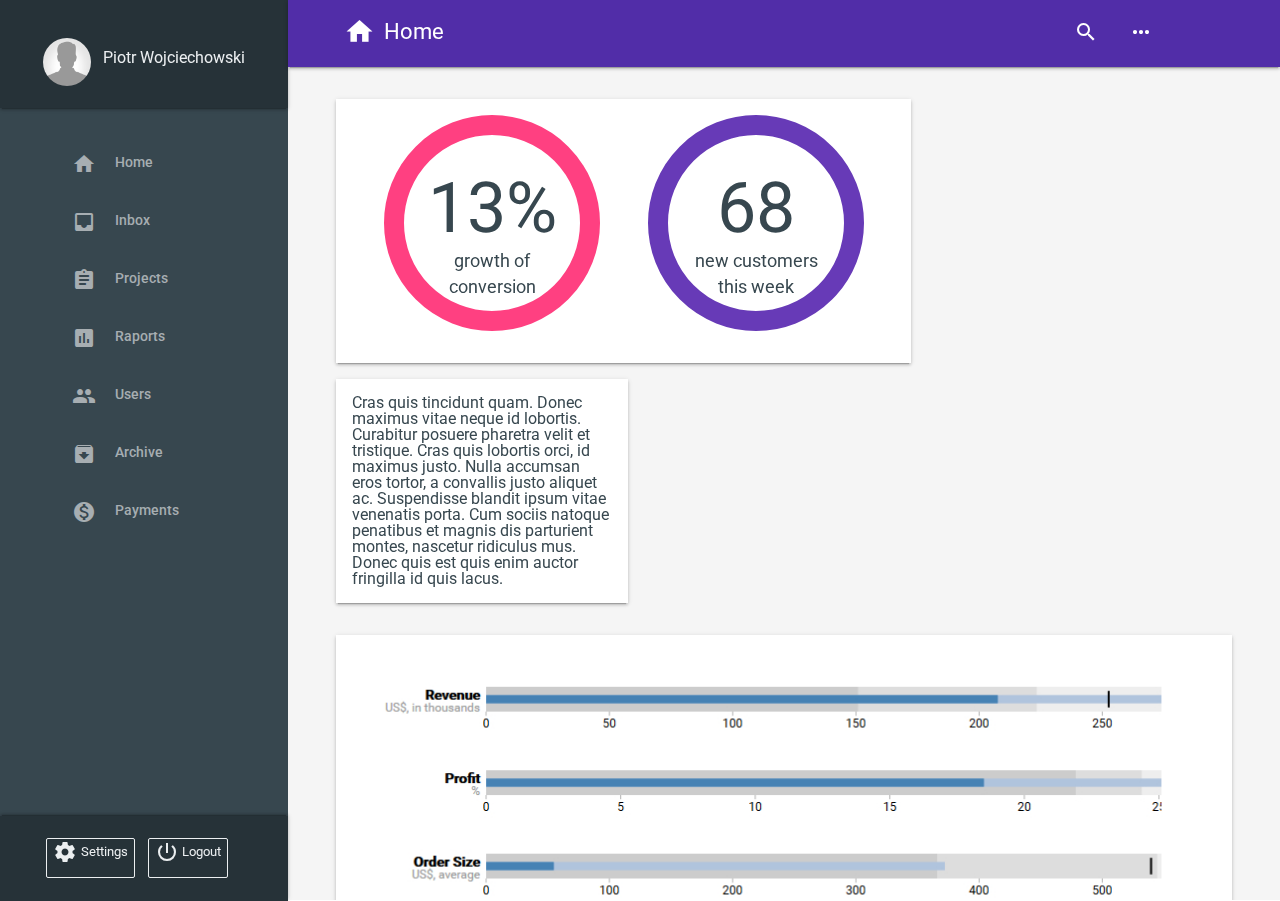
==== dashboard/index.html @ 6a4d5d1f "media query draft" ====
<!doctype html>
<html lang="en">
  <head>
    <meta charset="utf-8">
    <meta name="description" content="Connect with your customer. Now.">
    <title>Korero Dashboard</title>
    <!-- Reset CSS and fonts -->
    <link rel="stylesheet" type="text/css" href="css/reset.css">
    <link rel="stylesheet" type="text/css" href="https://fonts.googleapis.com/css?family=Roboto:400,500,300">
    <link rel="stylesheet" type="text/css" href="https://fonts.googleapis.com/icon?family=Material+Icons">
    <!-- Proper CSS for view -->
    <link rel="stylesheet" type="text/css" href="css/dashboard-style.css">
    <link rel="stylesheet" media="(max-width: 1325px)" href="css/dashboard-mobile-style.css">
  </head>
  <body>
    <div class="body-container">
      <div class="navigation-panel">
        <header class="identity-panel panel-dark-color panel-primary-text-color casting-shadow">
          <div class="identity-info">
            <img src="img/avatar.png" alt="User Avatar"/>
            <div class="user-name">
              Piotr Wojciechowski
            </div>
          </div>
        </header>
        <nav class="menu-panel panel-light-color panel-secondary-text-color">
          <ul>
            <li class="casting-shadow-onhover"><i class="material-icons">home</i> <span>Home</span></li>
            <li class="casting-shadow-onhover"><i class="material-icons">inbox</i> <span>Inbox</span></li>
            <li class="casting-shadow-onhover"><i class="material-icons">assignment</i> <span>Projects</span></li>
            <li class="casting-shadow-onhover"><i class="material-icons">assessment</i> <span>Raports</span></li>
            <li class="casting-shadow-onhover"><i class="material-icons">people</i> <span>Users</span></li>
            <li class="casting-shadow-onhover"><i class="material-icons">archive</i> <span>Archive</span></li>
            <li class="casting-shadow-onhover"><i class="material-icons">monetization_on</i> <span>Payments</span></li>
          </ul>
        </nav>
        <footer class="identity-footer panel-dark-color panel-primary-text-color casting-shadow-above">
          <div class="identity-actions">
            <button class="button-secondary panel-primary-text-color">
              <i class="material-icons">settings</i> <span>Settings</span>
            </button>
            <button class="button-secondary panel-primary-text-color">
              <i class="material-icons">power_settings_new</i> <span>Logout</span>
            </button>
          </div>
        </footer>
      </div>
      <div class="main-content">
        <div class="header-container dark-primary-color text-primary-color casting-shadow">
          <header> <i class="material-icons header-icons">home</i><span>Home</span></header>
          <div class="options-icon">
            <label class="color-ease-out casting-shadow-onhover"><i class="material-icons">search</i></label>
            <label class="color-ease-out casting-shadow-onhover"><i class="material-icons">more_horiz</i></label>
            <label class="color-ease-out casting-shadow-onhover" id="menu-icon"><i class="material-icons">menu</i></label>
          </div>
        </div>
        <div class="content-container content-contener-background">
          <div>
            <article>
              <section>
                <div class="row">
                  <div class="grid-cell horizontal-two casting-shadow casting-shadow-onhover">
                    <div class="content-gallery">
                      <svg class="stats-square stats-border-accent"  viewbox="0 0 1 1">
                      <text x="0.5" y="0.45" font-family="Roboto" font-size="0.4" fill="#37474F" text-anchor="middle" dy="0.1">13%</text>
                      <text x="0.5" y="0.65" font-family="Roboto" font-size="0.1" fill="#37474F" text-anchor="middle" dy="0.1">growth of</text>
                      <text x="0.5" y="0.8" font-family="Roboto" font-size="0.1" fill="#37474F" text-anchor="middle" dy="0.1">conversion</text>
                      </svg>

                      <svg class="stats-square stats-border-default" viewbox="0 0 1 1">
                      <text x="0.5" y="0.45" font-family="Roboto" font-size="0.4" fill="#37474F" text-anchor="middle" dy="0.1">68</text>
                      <text x="0.5" y="0.65" font-family="Roboto" font-size="0.1" fill="#37474F" text-anchor="middle" dy="0.1">new customers</text>
                      <text x="0.5" y="0.8" font-family="Roboto" font-size="0.1" fill="#37474F" text-anchor="middle" dy="0.1">this week</text>
                      </svg>
                    </div>
                  </div>

                  <div class="grid-cell horizontal-one casting-shadow casting-shadow-onhover">
                    Cras quis tincidunt quam. Donec maximus vitae neque id lobortis. Curabitur posuere pharetra velit et tristique. Cras quis lobortis orci, id maximus justo. Nulla accumsan eros tortor, a convallis justo aliquet ac. Suspendisse blandit ipsum vitae venenatis porta. Cum sociis natoque penatibus et magnis dis parturient montes, nascetur ridiculus mus. Donec quis est quis enim auctor fringilla id quis lacus.
                  </div>
                </div>

                <div class="row">
                  <div class="grid-cell horizontal-three casting-shadow casting-shadow-onhover">
                    <img src="img/graph1.jpg" />
                  </div>
                </div>

                <div class="row">
                  <div class="grid-cell horizontal-three casting-shadow casting-shadow-onhover">
                    Cras quis tincidunt quam. Donec maximus vitae neque id lobortis. Curabitur posuere pharetra velit et tristique. Cras quis lobortis orci, id maximus justo. Nulla accumsan eros tortor, a convallis justo aliquet ac. Suspendisse blandit ipsum vitae venenatis porta. Cum sociis natoque penatibus et magnis dis parturient montes, nascetur ridiculus mus. Donec quis est quis enim auctor fringilla id quis lacus.
                  </div>
                </div>

                <div class="row row-pull-right">
                  <div class="grid-cell horizontal-two casting-shadow casting-shadow-onhover">
                    Cras quis tincidunt quam. Donec maximus vitae neque id lobortis. Curabitur posuere pharetra velit et tristique. Cras quis lobortis orci, id maximus justo. Nulla accumsan eros tortor, a convallis justo aliquet ac. Suspendisse blandit ipsum vitae venenatis porta. Cum sociis natoque penatibus et magnis dis parturient montes, nascetur ridiculus mus. Donec quis est quis enim auctor fringilla id quis lacus.
                  </div>
                </div>
                <p>
                  Vivamus dolor nunc, placerat a tortor non, auctor aliquam enim. Pellentesque placerat ullamcorper est, vel vulputate erat dictum tempor. Duis vulputate quis risus at finibus. Quisque quis justo vehicula, pharetra sapien venenatis, pulvinar augue. Cras pharetra leo id sem scelerisque cursus. Interdum et malesuada fames ac ante ipsum primis in faucibus. Maecenas interdum nulla a sagittis blandit. Etiam leo elit, varius in mollis sed, mattis et eros. Nam egestas mattis pellentesque. Etiam varius id nulla vitae tincidunt. Phasellus in nisi ac nisi blandit pharetra sed molestie metus.
                </p>
                <p>
                  Cras quis tincidunt quam. Donec maximus vitae neque id lobortis. Curabitur posuere pharetra velit et tristique. Cras quis lobortis orci, id maximus justo. Nulla accumsan eros tortor, a convallis justo aliquet ac. Suspendisse blandit ipsum vitae venenatis porta. Cum sociis natoque penatibus et magnis dis parturient montes, nascetur ridiculus mus. Donec quis est quis enim auctor fringilla id quis lacus.
                </p>
                <p>
                  Vivamus dolor nunc, placerat a tortor non, auctor aliquam enim. Pellentesque placerat ullamcorper est, vel vulputate erat dictum tempor. Duis vulputate quis risus at finibus. Quisque quis justo vehicula, pharetra sapien venenatis, pulvinar augue. Cras pharetra leo id sem scelerisque cursus. Interdum et malesuada fames ac ante ipsum primis in faucibus. Maecenas interdum nulla a sagittis blandit. Etiam leo elit, varius in mollis sed, mattis et eros. Nam egestas mattis pellentesque. Etiam varius id nulla vitae tincidunt. Phasellus in nisi ac nisi blandit pharetra sed molestie metus.
                </p>
              </section>
            </article>
          </div>
        </div>
      </div>
    </div>
  </body>
</html>
---- dashboard/css/dashboard-style.css ----
/* SECTIONS:
- Colors;
- Body;
- Buttons;
- Navigation:
--- Identity and Actions;
--- Menu Index;
- Content;
- Grid;
- Effects;
*/

/* Colors */
.dark-primary-color    { background: #512DA8; }
.default-primary-color { background: #673AB7; }
.light-primary-color   { background: #D1C4E9; }
.text-primary-color    { color: #FFFFFF; }
.accent-color          { background: #FF4081; }
.primary-text-color    { color: #212121; }
.secondary-text-color  { color: #757575; }
.divider-color         { border-color: #B6B6B6; }
.panel-dark-color      { background: #263238; }
.panel-light-color     { background: #37474f; }
.panel-primary-text-color { color: #eceff1; }
.panel-secondary-text-color { color: rgba(255, 255, 255, 0.56); }
.content-contener-background { background: #F5F5F5; }
/* .panel-secondary-text-color { color: #D1C4E9; }*/

/* Body */
body, button {
  font-family: "Roboto", sans-serif;
  overflow-x: hidden;
}

.body-container {
  display: flex;
  flex-direction: row;
  width: 100vw;
  justify-content: flex-start;
  flex-wrap: nowrap;
}

/* Buttons */
.button-secondary {
  display: flex;
  flex-flow: row;
  flex-wrap: nowrap;
  justify-content: center;

  height: 3em;
  background-color: transparent;
  box-sizing: border-box;
  border: 1px #eceff1 solid; /* .panel-primary-text-color */
  border-radius: 2px;
  text-align: center;
}

.button-secondary:hover{
  background: #673AB7; /*.accent-color*/
}

.button-secondary>i {
  display: inline-flex;
  float: left;
}
.button-secondary>span {
  display: inline-flex;
  float: left;
  margin-top: 0.25em;
  margin-left: 0.25em;
}


/* Navigation */
.navigation-panel {
  display: flex;
  flex-direction: column;
  justify-content: center;
  height: 100vh;
  min-width: 16em;
  max-width: 18em;
  width: 23%;
}

/* Navigation: Identity and Actions */
.identity-panel,
.identity-footer {
  display: flex;
  flex-direction: column;
  justify-content: center;
}

.identity-panel {
  padding-top: 1.4em;
  padding-bottom: 1.4em;
}

.identity-info  {
  display: flex;
  flex-direction: row;
  justify-content: center;
  margin-top: 1em;
}

.identity-info>img {
  border-radius: 100%;
  border: 0;
  width: 3em;
  height: 3em;
}

.identity-info>div {
  margin-top: 0.75em;
  margin-left: 0.75em;
  height: 1em;
}

.identity-footer {
  padding-top: 1.4em;
  padding-bottom: 1.4em;
}

.identity-actions{
  display: flex;
  flex-direction: row;
  justify-content: center;
  width: 100%;
}

.identity-actions>button{
  margin-right: 1em;
}

#menu-icon {
  visibility: collapse;
}

/* Navigation: Menu index */
.menu-panel {
  display: flex;
  flex-direction: row;
  justify-content: center;
  min-height: calc(100vh - 12em);
}

.menu-panel>ul {
  width: 100%;
  font-size: 0.85em;
  font-weight: 500;
  list-style-type: none;
  margin-top: 2em;
  margin-bottom: 2em;
  overflow-y: auto;
}

.menu-panel li {
  padding-top: 1.25em;
  padding-bottom: 1.25em;
  padding-left: 25%;
  display: flex;
  flex-flow: row;
  flex-wrap: nowrap;
  justify-content: flex-start;
}

.menu-panel li>i {
  display: inline-flex;
  float: left;
}
.menu-panel li>span {
  display: inline-flex;
  float: left;
  margin-top: 0.25em;
  margin-left: 1.4em;
}

.menu-panel li:hover {
  background: #D1C4E9; /* .light-primary-color */
  color: #37474f; /* .panel-light-color */
}

/* Content */
.main-content {
  display: flex;
  flex-direction: column;
  justify-content: flex-start;

  max-width: calc(100vw - 14em);
  width: calc(100vw - 22% + 0.7em);
  max-height: 100vh;
  height: 100vh;
}

.header-container {
  display: flex;
  flex-direction: row;
  justify-content: space-between;
  height: 4.2em;
  width: 100%;
}

.header-container>header  {
  font-size: 1.4em;
  text-transform: capitalize;
  padding-top: 0.7em;
  padding-bottom: 1.1em;
}

.header-container>div {
  font-size: 1.4em;
  padding-top: 0.7em;
  padding-bottom: 0.8em;
}

.header-container>header {
  display: flex;
  flex-flow: row;
  flex-wrap: nowrap;
  justify-content: center;
  height: 3em;
  margin-left: 2.5em;
  text-align: center;
}

.header-container span {
  display: inline-flex;
  float: left;
  margin-top: 0.2em;
  margin-left: 0.4em;
}

.header-icons{
  font-size: 1.4em;
  display: inline-flex;
  float: left;
}

.header-container>.options-icon {
  display: flex;
  flex-direction: row;
  margin-right: 3em;
}

.options-icon>label{
  padding: 0.2em;
  display: flex;
  margin-left: 1em;
}

.options-icon>label:hover {
  color: #D1C4E9; /* .light-primary-color */
  border-radius: 100%;
}

.main-content>.content-container {
  display: flex;
  flex-direction: column;
  justify-content: flex-start;
  width: 100%;
  min-height: calc(100vh - 12em);
  max-height: 100%;
  overflow-y: auto;
}

.content-container>div,
.content-container>article {
  padding: 2em;
}

.content-container p[title="abstract"]{
  font-weight: 500;
  padding-bottom: 1em;
}

.content-container p{
  padding-top: 0.5em;
}

/* Grid */
.row {
  display: flex;
  flex-direction: row;
  flex-wrap: wrap;
  width: 100%;
  margin-bottom: 1em;
}

.row-pull-right {
  justify-content: flex-end;
}

.row-center {
  justify-content: center;
}

.grid-cell {
  display: flex;
  flex-direction: column;
  justify-content: center;
  background-color: #ffffff;
  color: #37474f; /* panel-light-color */
  box-sizing: border-box;
  padding: 1em;
  min-height: 10em;
  margin-left: 1em;
  margin-right: 1em;
  margin-bottom: 1em;
  clear: both;
}

.grid-cell>img {
  width: 100%;
  height: auto;
}

.horizontal-three {
  width: 100%;
  min-width: 25em;
}

.horizontal-two {
  width: 62%;
  min-width: 23em;
}

.horizontal-one {
  width: calc(31% + 4px);
  min-width: 17em;
}

.content-gallery {
  display: flex;
  flex-direction: row;
  justify-content: center;
  flex-wrap: wrap;
  width:auto;
}

.stats-square {
  margin-left: 1.5em;
  margin-right: 1.5em;
  margin-bottom: 1em;
  box-sizing: border-box;
  width: 13.5em;
  height: 13.5em;
  border-radius: 100%;
}

.stats-border-accent {
  border: 1.3em #FF4081 solid;
}

.stats-border-default {
  border: 1.3em #673AB7 solid;
}


/* Effects */
.casting-shadow {
  z-index: 3;
  box-shadow: 0 2px 3px 0 rgba(0,0,0,.16),0 3px 1px -2px rgba(0,0,0,.2),0 1px 5px 0 rgba(0,0,0,.12);
}

.casting-shadow-above {
  z-index: 3;
  box-shadow: 0 -2px 3px 0 rgba(0,0,0,.16),0 -3px 1px -2px rgba(0,0,0,.2),0 -1px 5px 0 rgba(0,0,0,.12);
}

.casting-shadow-onhover {
  z-index: 3;
}

.casting-shadow-onhover:hover{
  box-shadow: 0 2px 3px 0 rgba(0,0,0,.28),0 3px 1px -2px rgba(0,0,0,.32),0 1px 5px 0 rgba(0,0,0,.24);
  transition-duration: .15s;
  transition-timing-function: cubic-bezier(.4,0,.2,1);
  transition-property: max-height,box-shadow;
}

.color-ease-out {
-webkit-transition: color 1s ease-out;
-moz-transition:    color 1s ease-out;
-ms-transition:     color 1s ease-out;
-o-transition:      color 1s ease-out;
transition:         color 1s ease-out
}
---- dashboard/css/dashboard-mobile-style.css ----
@media (max-width: 960px) {
  #menu-icon {
    visibility: visible;
  }
  .navigation-panel {
    visibility: collapse;
  }

}

.horizontal-three {
  width: 100%;
  min-width: 25em;
}

.horizontal-two {
  width: 62%;
  min-width: 23em;
}

.horizontal-one {
  width: calc(31% + 4px);
  min-width: 17em;
}
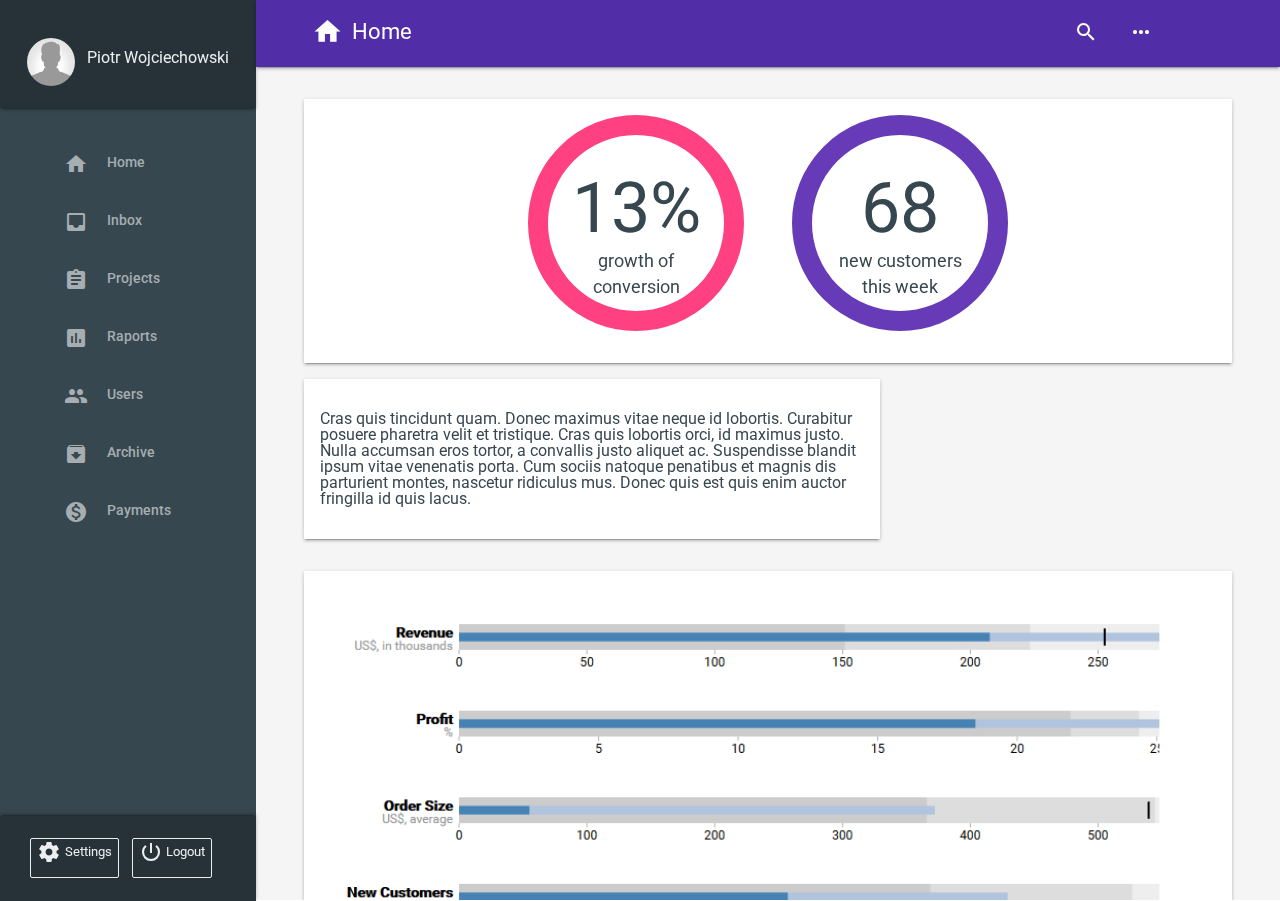
==== commit 4c8df274: "better visibility" ====
--- a/dashboard/index.html
+++ b/dashboard/index.html
@@ -10,7 +10,8 @@
     <link rel="stylesheet" type="text/css" href="https://fonts.googleapis.com/icon?family=Material+Icons">
     <!-- Proper CSS for view -->
     <link rel="stylesheet" type="text/css" href="css/dashboard-style.css">
-    <link rel="stylesheet" media="(max-width: 1325px)" href="css/dashboard-mobile-style.css">
+    <link rel="stylesheet" media="(max-width: 1325px)" href="css/dashboard-horiz-mobile-style.css">
+    <link rel="stylesheet" media="(max-height: 460px)" href="css/dashboard-vert-mobile-style.css">
   </head>
   <body>
     <div class="body-container">
@@ -32,6 +33,8 @@
             <li class="casting-shadow-onhover"><i class="material-icons">people</i> <span>Users</span></li>
             <li class="casting-shadow-onhover"><i class="material-icons">archive</i> <span>Archive</span></li>
             <li class="casting-shadow-onhover"><i class="material-icons">monetization_on</i> <span>Payments</span></li>
+            <li class="hidden-menu-pos casting-shadow-onhover"><i class="material-icons">settings</i> <span>Settings</span></li>
+            <li class="hidden-menu-pos casting-shadow-onhover"><i class="material-icons">power_settings_new</i> <span>Logout</span></li>
           </ul>
         </nav>
         <footer class="identity-footer panel-dark-color panel-primary-text-color casting-shadow-above">
--- a/dashboard/css/dashboard-style.css
+++ b/dashboard/css/dashboard-style.css
@@ -163,6 +163,11 @@
   justify-content: flex-start;
 }
 
+.menu-panel li.hidden-menu-pos {
+  visibility: hidden;
+  display: none;
+}
+
 .menu-panel li>i {
   display: inline-flex;
   float: left;
@@ -184,9 +189,7 @@
   display: flex;
   flex-direction: column;
   justify-content: flex-start;
-
-  max-width: calc(100vw - 14em);
-  width: calc(100vw - 22% + 0.7em);
+  width:100%;
   max-height: 100vh;
   height: 100vh;
 }
--- a/dashboard/css/dashboard-horiz-mobile-style.css
+++ b/dashboard/css/dashboard-horiz-mobile-style.css
@@ -0,0 +1,87 @@
+@media (max-width: 1325px) {
+    .horizontal-three {
+        width: 100%;
+        min-width: 25em;
+    }
+
+    .horizontal-two {
+        width: 100%;
+        min-width: 20em;
+    }
+
+    .horizontal-one {
+        width: 60%;
+        min-width: 17em;
+    }
+}
+
+@media (max-width: 960px) {
+    #menu-icon {
+        visibility: visible;
+    }
+
+    .navigation-panel {
+        visibility: collapse;
+        display: none;
+    }
+
+    .content-container {
+        max-width: 100vw;
+        width: 100vw;
+    }
+
+    .content-container > div {
+        padding-left: 0.5em;
+        padding-right: 0.5em;
+        margin-left: auto;
+        margin-right: auto;
+    }
+
+    .horizontal-three {
+        width: 100%;
+    }
+
+    .horizontal-two {
+        width: 100%;
+    }
+
+    .horizontal-one {
+        width: 80%;
+        min-width: 10em;
+    }
+
+    .grid-cell {
+        margin-left: 0.2em;
+        margin-right: 0.2em;
+        padding-left: 0.2em;
+        padding-right: 0.2em;
+    }
+
+    .main-content {
+        width: 100%;
+        max-width: 100%;
+    }
+}
+
+@media (max-width: 575px) {
+  .horizontal-three {
+    min-width: 100%;
+    width: 100%;
+  }
+
+  .horizontal-two {
+    min-width: 100%;
+    width: 100%;
+  }
+
+  .horizontal-one {
+    min-width: 100%;
+    width: 100%;
+  }
+}
+
+@media (max-width: 400px) {
+  .header-container > header{
+    margin-left: 1em;
+  }
+}
--- a/dashboard/css/dashboard-vert-mobile-style.css
+++ b/dashboard/css/dashboard-vert-mobile-style.css
@@ -0,0 +1,18 @@
+@media (max-height: 460px) {
+  .identity-panel {
+    padding-top: 0.7em;
+    padding-bottom: 0.7em;
+  }
+  .identity-panel>div {
+    margin-top: 0;
+  }
+  .identity-footer {
+    visibility: hidden;
+    display: none;
+  }
+
+  .menu-panel li.hidden-menu-pos {
+    visibility: visible;;
+    display: flex;
+  }
+}
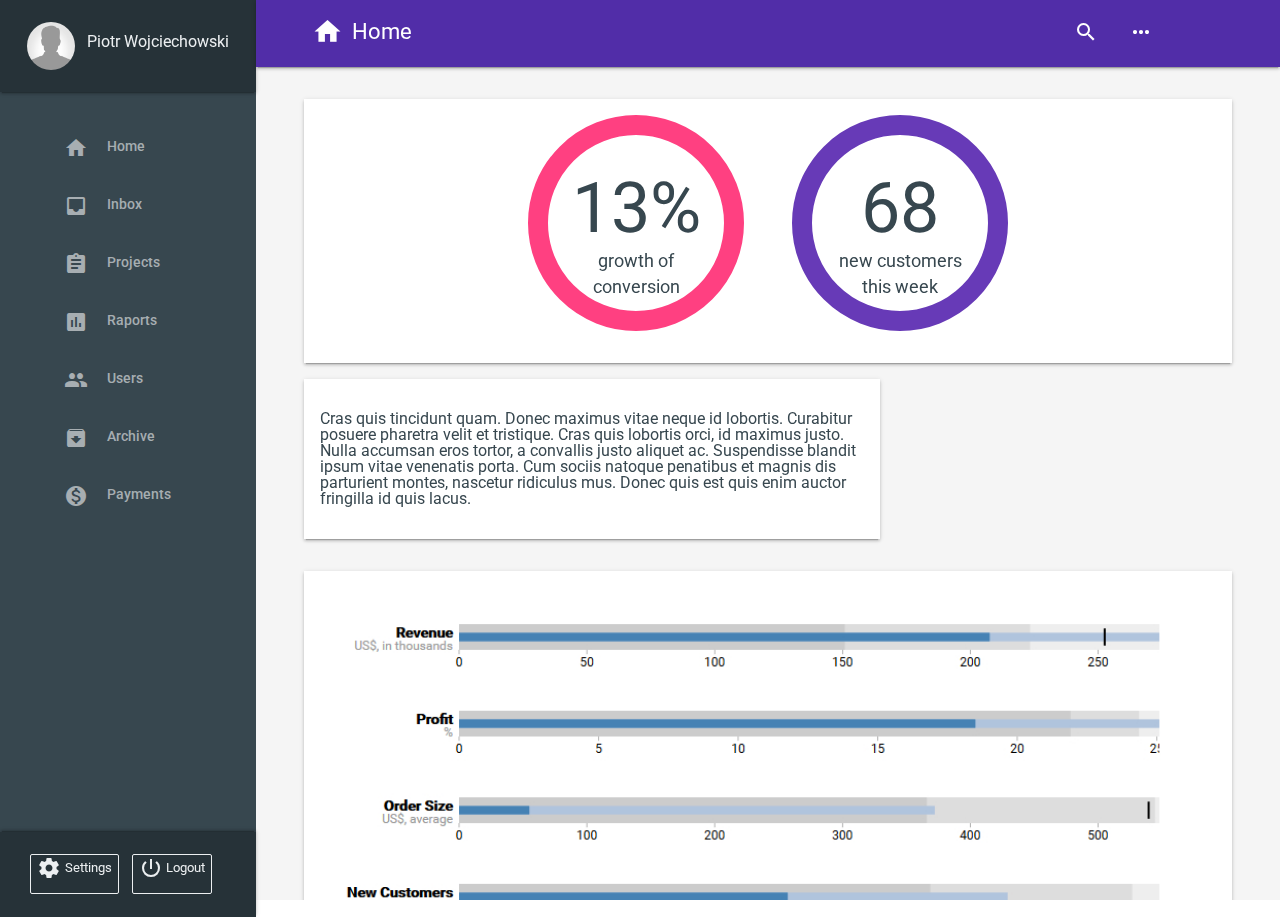
==== commit 6c921aae: "minor quick fixes for mobile" ====
--- a/dashboard/index.html
+++ b/dashboard/index.html
@@ -3,6 +3,7 @@
   <head>
     <meta charset="utf-8">
     <meta name="description" content="Connect with your customer. Now.">
+    <meta name="viewport" content="width=device-width, height=device-height, initial-scale=1.0, ">
     <title>Korero Dashboard</title>
     <!-- Reset CSS and fonts -->
     <link rel="stylesheet" type="text/css" href="css/reset.css">
@@ -12,6 +13,9 @@
     <link rel="stylesheet" type="text/css" href="css/dashboard-style.css">
     <link rel="stylesheet" media="(max-width: 1325px)" href="css/dashboard-horiz-mobile-style.css">
     <link rel="stylesheet" media="(max-height: 460px)" href="css/dashboard-vert-mobile-style.css">
+    <!-- JS -->
+    <script type="text/javascript" src="../lib/jquery-1.12.4.min.js"></script>
+    <script type="text/javascript" src="js/resizer.js"></script>
   </head>
   <body>
     <div class="body-container">
@@ -21,6 +25,12 @@
             <img src="img/avatar.png" alt="User Avatar"/>
             <div class="user-name">
               Piotr Wojciechowski
+            </div>
+          </div>
+          <div id="menu-hide" class="hide-menu-section">
+            <i class="material-icons">arrow_back</i>
+            <div class="user-name">
+              Hide menu
             </div>
           </div>
         </header>
--- a/dashboard/css/dashboard-style.css
+++ b/dashboard/css/dashboard-style.css
@@ -8,6 +8,7 @@
 - Content;
 - Grid;
 - Effects;
+- Actions;
 */
 
 /* Colors */
@@ -95,7 +96,8 @@
   padding-bottom: 1.4em;
 }
 
-.identity-info  {
+.identity-info,
+#menu-hide  {
   display: flex;
   flex-direction: row;
   justify-content: center;
@@ -109,12 +111,24 @@
   height: 3em;
 }
 
-.identity-info>div {
+.identity-info>div{
   margin-top: 0.75em;
   margin-left: 0.75em;
   height: 1em;
 }
 
+#menu-hide>i {
+  display: inline-flex;
+  float: left;
+}
+#menu-hide>div {
+  display: inline-flex;
+  float: left;
+  margin-top: 0.25em;
+  margin-left: 0.75em;
+  height: 1em;
+}
+
 .identity-footer {
   padding-top: 1.4em;
   padding-bottom: 1.4em;
@@ -140,7 +154,7 @@
   display: flex;
   flex-direction: row;
   justify-content: center;
-  min-height: calc(100vh - 12em);
+  min-height: calc(100vh - 10em);
 }
 
 .menu-panel>ul {
@@ -387,3 +401,9 @@
 -o-transition:      color 1s ease-out;
 transition:         color 1s ease-out
 }
+
+/* Actions */
+#menu-hide.hide-menu-section {
+  visibility: hidden;
+  display:none;
+}
--- a/dashboard/css/dashboard-horiz-mobile-style.css
+++ b/dashboard/css/dashboard-horiz-mobile-style.css
@@ -26,8 +26,8 @@
     }
 
     .content-container {
-        max-width: 100vw;
-        width: 100vw;
+        max-width: 100%;
+        width: 100%;
     }
 
     .content-container > div {
--- a/dashboard/css/dashboard-vert-mobile-style.css
+++ b/dashboard/css/dashboard-vert-mobile-style.css
@@ -1,9 +1,17 @@
+/* @media (max-height: 700px) {
+  .menu-panel {
+    min-height: calc(100vh - 10em);
+  }
+}*/
+
 @media (max-height: 460px) {
-  .identity-panel {
-    padding-top: 0.7em;
-    padding-bottom: 0.7em;
+  .identity-panel,
+  #menu-hide {
+    padding-top: 0.5em;
+    padding-bottom: 1.2em;
   }
-  .identity-panel>div {
+  .identity-panel>div,
+  #menu-hide>div {
     margin-top: 0;
   }
   .identity-footer {
@@ -12,7 +20,7 @@
   }
 
   .menu-panel li.hidden-menu-pos {
-    visibility: visible;;
+    visibility: visible;
     display: flex;
   }
 }
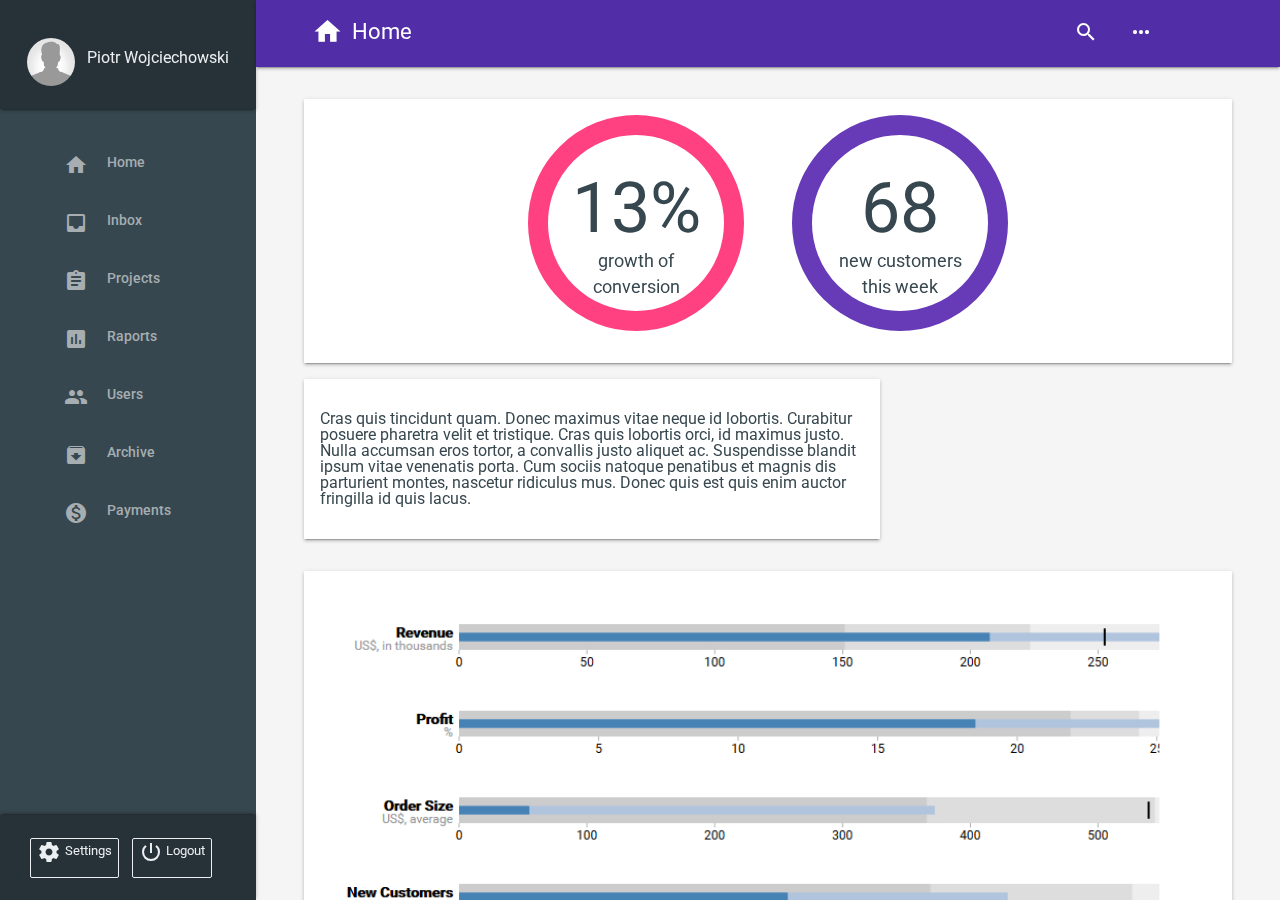
==== commit 56b2d995: "minor fix" ====
--- a/dashboard/index.html
+++ b/dashboard/index.html
@@ -12,7 +12,7 @@
     <!-- Proper CSS for view -->
     <link rel="stylesheet" type="text/css" href="css/dashboard-style.css">
     <link rel="stylesheet" media="(max-width: 1325px)" href="css/dashboard-horiz-mobile-style.css">
-    <link rel="stylesheet" media="(max-height: 460px)" href="css/dashboard-vert-mobile-style.css">
+    <link rel="stylesheet" media="(max-height: 700px)" href="css/dashboard-vert-mobile-style.css">
     <!-- JS -->
     <script type="text/javascript" src="../lib/jquery-1.12.4.min.js"></script>
     <script type="text/javascript" src="js/resizer.js"></script>
--- a/dashboard/css/dashboard-style.css
+++ b/dashboard/css/dashboard-style.css
@@ -154,7 +154,7 @@
   display: flex;
   flex-direction: row;
   justify-content: center;
-  min-height: calc(100vh - 10em);
+  height: 100%;
 }
 
 .menu-panel>ul {
--- a/dashboard/css/dashboard-vert-mobile-style.css
+++ b/dashboard/css/dashboard-vert-mobile-style.css
@@ -1,8 +1,9 @@
-/* @media (max-height: 700px) {
+@media (max-height: 700px) {
   .menu-panel {
     min-height: calc(100vh - 10em);
+    height: auto;
   }
-}*/
+}
 
 @media (max-height: 460px) {
   .identity-panel,
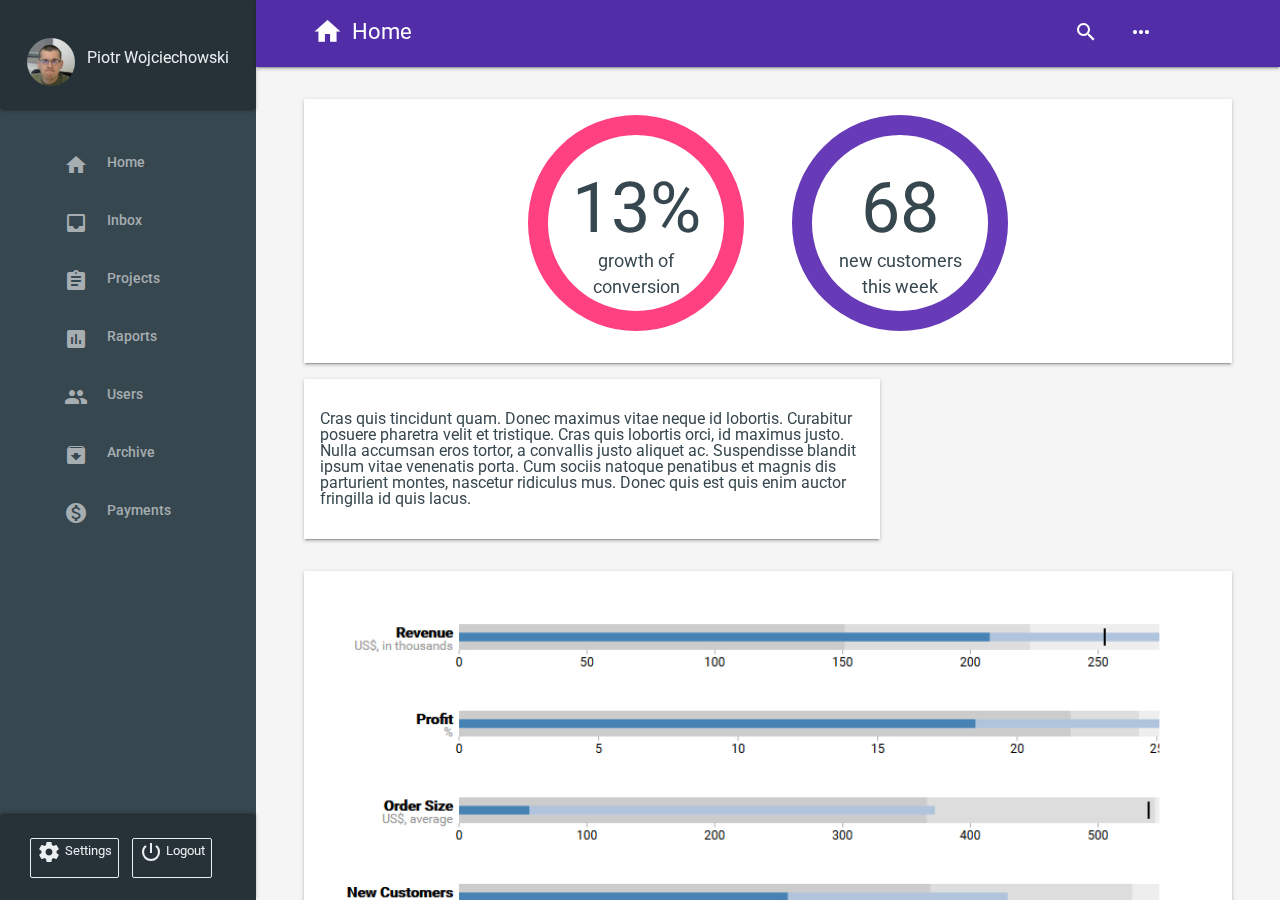
==== commit 2103b217: "small changes" ====
--- a/dashboard/index.html
+++ b/dashboard/index.html
@@ -3,7 +3,7 @@
   <head>
     <meta charset="utf-8">
     <meta name="description" content="Connect with your customer. Now.">
-    <meta name="viewport" content="width=device-width, height=device-height, initial-scale=1.0, ">
+    <meta name="viewport" content="width=device-width, initial-scale=1.0, ">
     <title>Korero Dashboard</title>
     <!-- Reset CSS and fonts -->
     <link rel="stylesheet" type="text/css" href="css/reset.css">
@@ -22,7 +22,7 @@
       <div class="navigation-panel">
         <header class="identity-panel panel-dark-color panel-primary-text-color casting-shadow">
           <div class="identity-info">
-            <img src="img/avatar.png" alt="User Avatar"/>
+            <img src="img/avatar1.jpg" alt="User Avatar"/>
             <div class="user-name">
               Piotr Wojciechowski
             </div>
--- a/dashboard/css/dashboard-style.css
+++ b/dashboard/css/dashboard-style.css
@@ -1,5 +1,6 @@
 /* SECTIONS:
 - Colors;
+- Effects;
 - Body;
 - Buttons;
 - Navigation:
@@ -7,25 +8,14 @@
 --- Menu Index;
 - Content;
 - Grid;
-- Effects;
 - Actions;
 */
 
 /* Colors */
-.dark-primary-color    { background: #512DA8; }
-.default-primary-color { background: #673AB7; }
-.light-primary-color   { background: #D1C4E9; }
-.text-primary-color    { color: #FFFFFF; }
-.accent-color          { background: #FF4081; }
-.primary-text-color    { color: #212121; }
-.secondary-text-color  { color: #757575; }
-.divider-color         { border-color: #B6B6B6; }
-.panel-dark-color      { background: #263238; }
-.panel-light-color     { background: #37474f; }
-.panel-primary-text-color { color: #eceff1; }
-.panel-secondary-text-color { color: rgba(255, 255, 255, 0.56); }
-.content-contener-background { background: #F5F5F5; }
-/* .panel-secondary-text-color { color: #D1C4E9; }*/
+@import "../../css/colors.css";
+
+/* Effects */
+@import "../../css/effects.css";
 
 /* Body */
 body, button {
@@ -371,37 +361,6 @@
   border: 1.3em #673AB7 solid;
 }
 
-
-/* Effects */
-.casting-shadow {
-  z-index: 3;
-  box-shadow: 0 2px 3px 0 rgba(0,0,0,.16),0 3px 1px -2px rgba(0,0,0,.2),0 1px 5px 0 rgba(0,0,0,.12);
-}
-
-.casting-shadow-above {
-  z-index: 3;
-  box-shadow: 0 -2px 3px 0 rgba(0,0,0,.16),0 -3px 1px -2px rgba(0,0,0,.2),0 -1px 5px 0 rgba(0,0,0,.12);
-}
-
-.casting-shadow-onhover {
-  z-index: 3;
-}
-
-.casting-shadow-onhover:hover{
-  box-shadow: 0 2px 3px 0 rgba(0,0,0,.28),0 3px 1px -2px rgba(0,0,0,.32),0 1px 5px 0 rgba(0,0,0,.24);
-  transition-duration: .15s;
-  transition-timing-function: cubic-bezier(.4,0,.2,1);
-  transition-property: max-height,box-shadow;
-}
-
-.color-ease-out {
--webkit-transition: color 1s ease-out;
--moz-transition:    color 1s ease-out;
--ms-transition:     color 1s ease-out;
--o-transition:      color 1s ease-out;
-transition:         color 1s ease-out
-}
-
 /* Actions */
 #menu-hide.hide-menu-section {
   visibility: hidden;
--- a/dashboard/css/dashboard-vert-mobile-style.css
+++ b/dashboard/css/dashboard-vert-mobile-style.css
@@ -1,6 +1,6 @@
-@media (max-height: 700px) {
+@media (max-height: 600px) {
   .menu-panel {
-    min-height: calc(100vh - 10em);
+    min-height: calc(100vh - 12em);
     height: auto;
   }
 }
